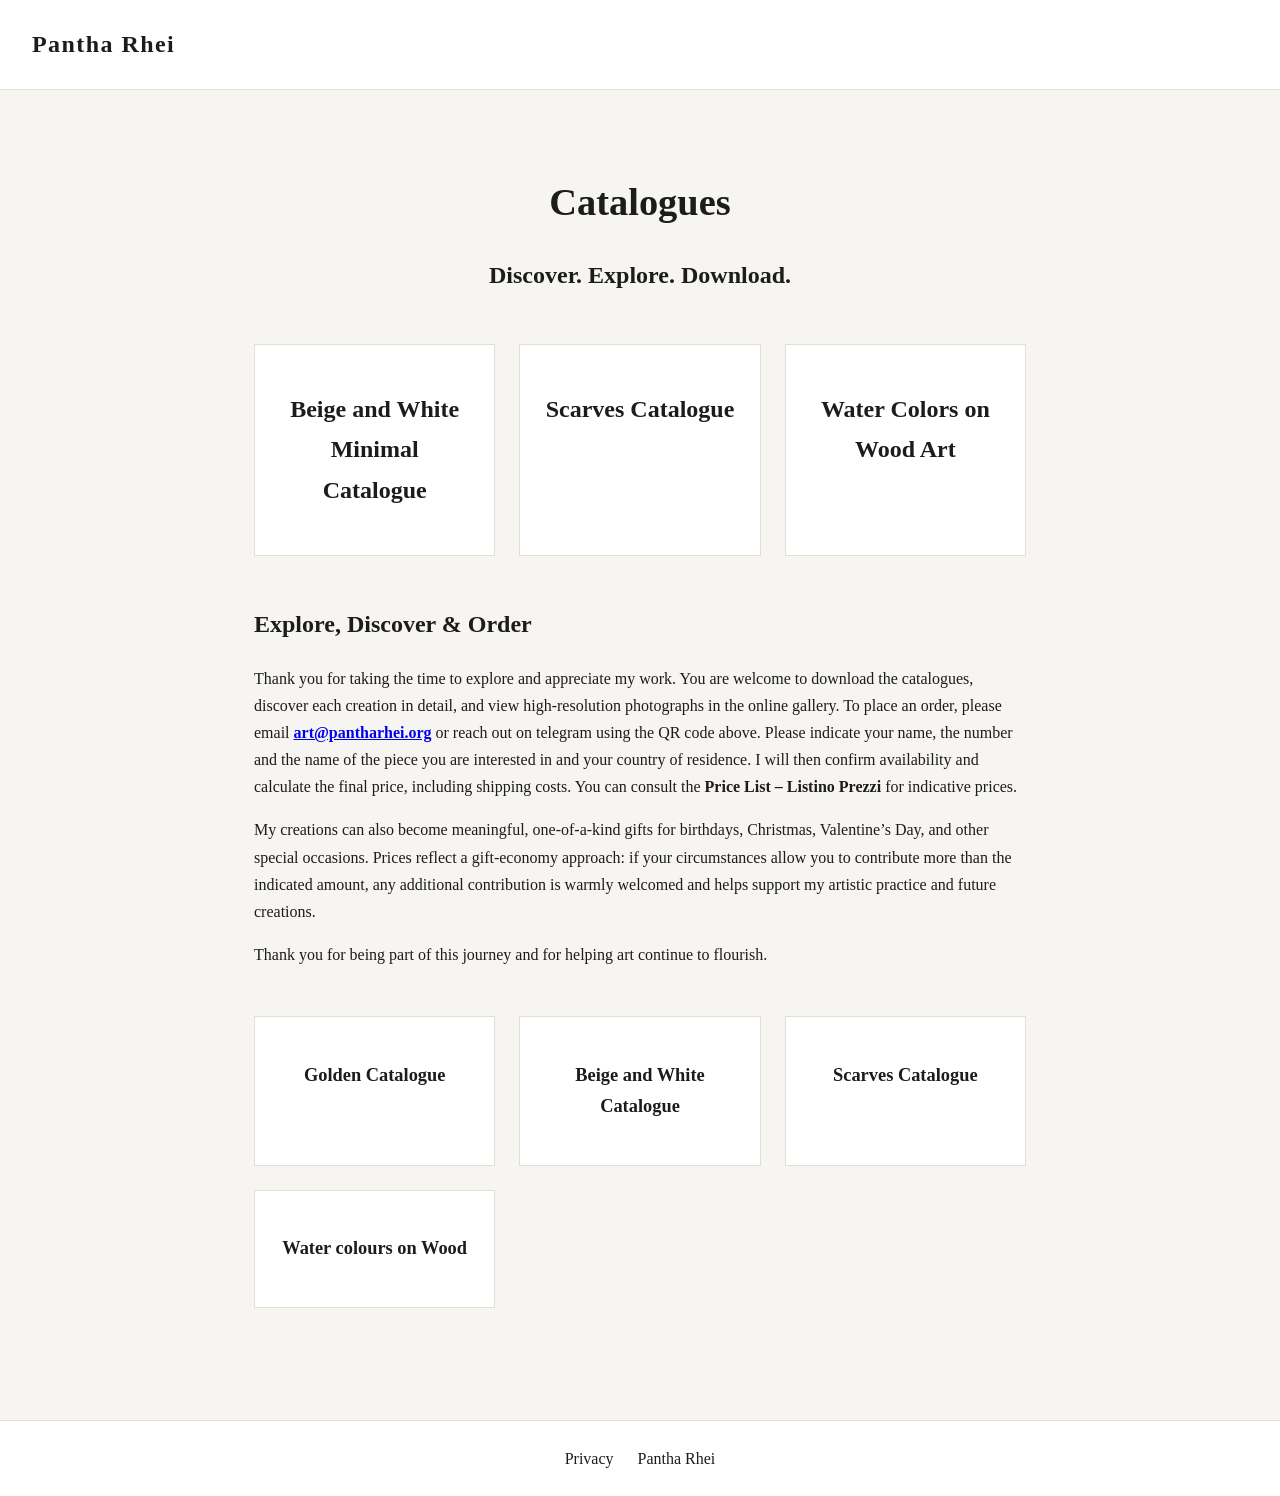
==== catalogues.html @ ffe01dd6 "Add 1-to-1 static clone of pantharheiart.wordpress.com Co-authored-by: BenjaminSmitBBsS <BenjaminSmi" ====
<!DOCTYPE html>
<html lang="en">
<head>
  <meta charset="UTF-8">
  <meta name="viewport" content="width=device-width, initial-scale=1.0">
  <title>Catalogues – Pantha Rhei</title>
  <meta name="description" content="Discover. Explore. Download. Explore, Discover & Order.">
  <link rel="stylesheet" href="css/style.css">
</head>
<body>
  <header class="site-header">
    <a class="site-title" href="index.html">Pantha Rhei</a>
  </header>

  <main>
    <section class="hero">
      <h1>Catalogues</h1>
      <h2>Discover. Explore. Download.</h2>
    </section>

    <section class="grid catalogues">
      <article>
        <h2>Beige and White Minimal Catalogue</h2>
      </article>
      <article>
        <h2>Scarves Catalogue</h2>
      </article>
      <article>
        <h2>Water Colors on Wood Art</h2>
      </article>
    </section>

    <section>
      <h2>Explore, Discover &amp; Order</h2>
      <p>Thank you for taking the time to explore and appreciate my work. You are welcome to download the catalogues, discover each creation in detail, and view high-resolution photographs in the online gallery. To place an order, please email <a href="mailto:art@pantharhei.org"><strong>art@pantharhei.org</strong></a> or reach out on telegram using the QR code above. Please indicate your name, the number and the name of the piece you are interested in and your country of residence. I will then confirm availability and calculate the final price, including shipping costs. You can consult the <strong>Price List – Listino Prezzi</strong> for indicative prices.</p>
      <p>My creations can also become meaningful, one-of-a-kind gifts for birthdays, Christmas, Valentine’s Day, and other special occasions. Prices reflect a gift-economy approach: if your circumstances allow you to contribute more than the indicated amount, any additional contribution is warmly welcomed and helps support my artistic practice and future creations.</p>
      <p>Thank you for being part of this journey and for helping art continue to flourish.</p>
    </section>

    <section class="grid catalogues">
      <article>
        <h3>Golden Catalogue</h3>
      </article>
      <article>
        <h3>Beige and White Catalogue</h3>
      </article>
      <article>
        <h3>Scarves Catalogue</h3>
      </article>
      <article>
        <h3>Water colours on Wood</h3>
      </article>
    </section>
  </main>

  <footer class="site-footer">
    <nav>
      <ul>
        <li><a href="privacy.html">Privacy</a></li>
        <li><a href="pantha-rhei.html">Pantha Rhei</a></li>
      </ul>
    </nav>
  </footer>
</body>
</html>
---- css/style.css ----
:root {
  --ink: #1c1c1c;
  --paper: #f7f5f1;
  --muted: #6b6b6b;
  --line: #e3ded6;
  --accent: #8a6d3b;
}

* { box-sizing: border-box; }

body {
  margin: 0;
  font-family: Georgia, "Times New Roman", serif;
  color: var(--ink);
  background: var(--paper);
  line-height: 1.7;
}

.site-header {
  padding: 1.5rem 2rem;
  border-bottom: 1px solid var(--line);
  background: #fff;
}

.site-title {
  font-size: 1.5rem;
  font-weight: bold;
  text-decoration: none;
  color: var(--ink);
  letter-spacing: 0.06em;
}

main {
  max-width: 820px;
  margin: 0 auto;
  padding: 3rem 1.5rem 4rem;
}

.hero {
  text-align: center;
  margin-bottom: 3rem;
}

.hero h1 {
  font-size: 2.4rem;
  margin-bottom: 0.5rem;
}

.lead {
  font-size: 1.15rem;
  color: var(--muted);
}

section { margin-bottom: 3rem; }

h2 { font-size: 1.5rem; }
h3 { font-size: 1.15rem; }

.grid {
  display: grid;
  gap: 1.5rem;
  grid-template-columns: repeat(auto-fit, minmax(230px, 1fr));
}

.grid article {
  background: #fff;
  border: 1px solid var(--line);
  padding: 1.5rem;
  text-align: center;
}

blockquote {
  margin: 2.5rem 0;
  padding: 1.5rem 2rem;
  border-left: 3px solid var(--accent);
  background: #fff;
  font-style: italic;
}

blockquote footer {
  margin-top: 1rem;
  font-style: normal;
  font-size: 0.9rem;
  color: var(--muted);
}

.button {
  display: inline-block;
  margin-top: 1rem;
  padding: 0.6rem 1.4rem;
  border: 1px solid var(--ink);
  color: var(--ink);
  text-decoration: none;
  letter-spacing: 0.08em;
  text-transform: uppercase;
  font-size: 0.85rem;
}

.button:hover { background: var(--ink); color: #fff; }

.cta { text-align: center; }

.site-footer {
  border-top: 1px solid var(--line);
  background: #fff;
  padding: 1.5rem 2rem;
}

.site-footer ul {
  list-style: none;
  display: flex;
  gap: 1.5rem;
  justify-content: center;
  margin: 0;
  padding: 0;
}

.site-footer a { color: var(--ink); text-decoration: none; }
.site-footer a:hover { text-decoration: underline; }
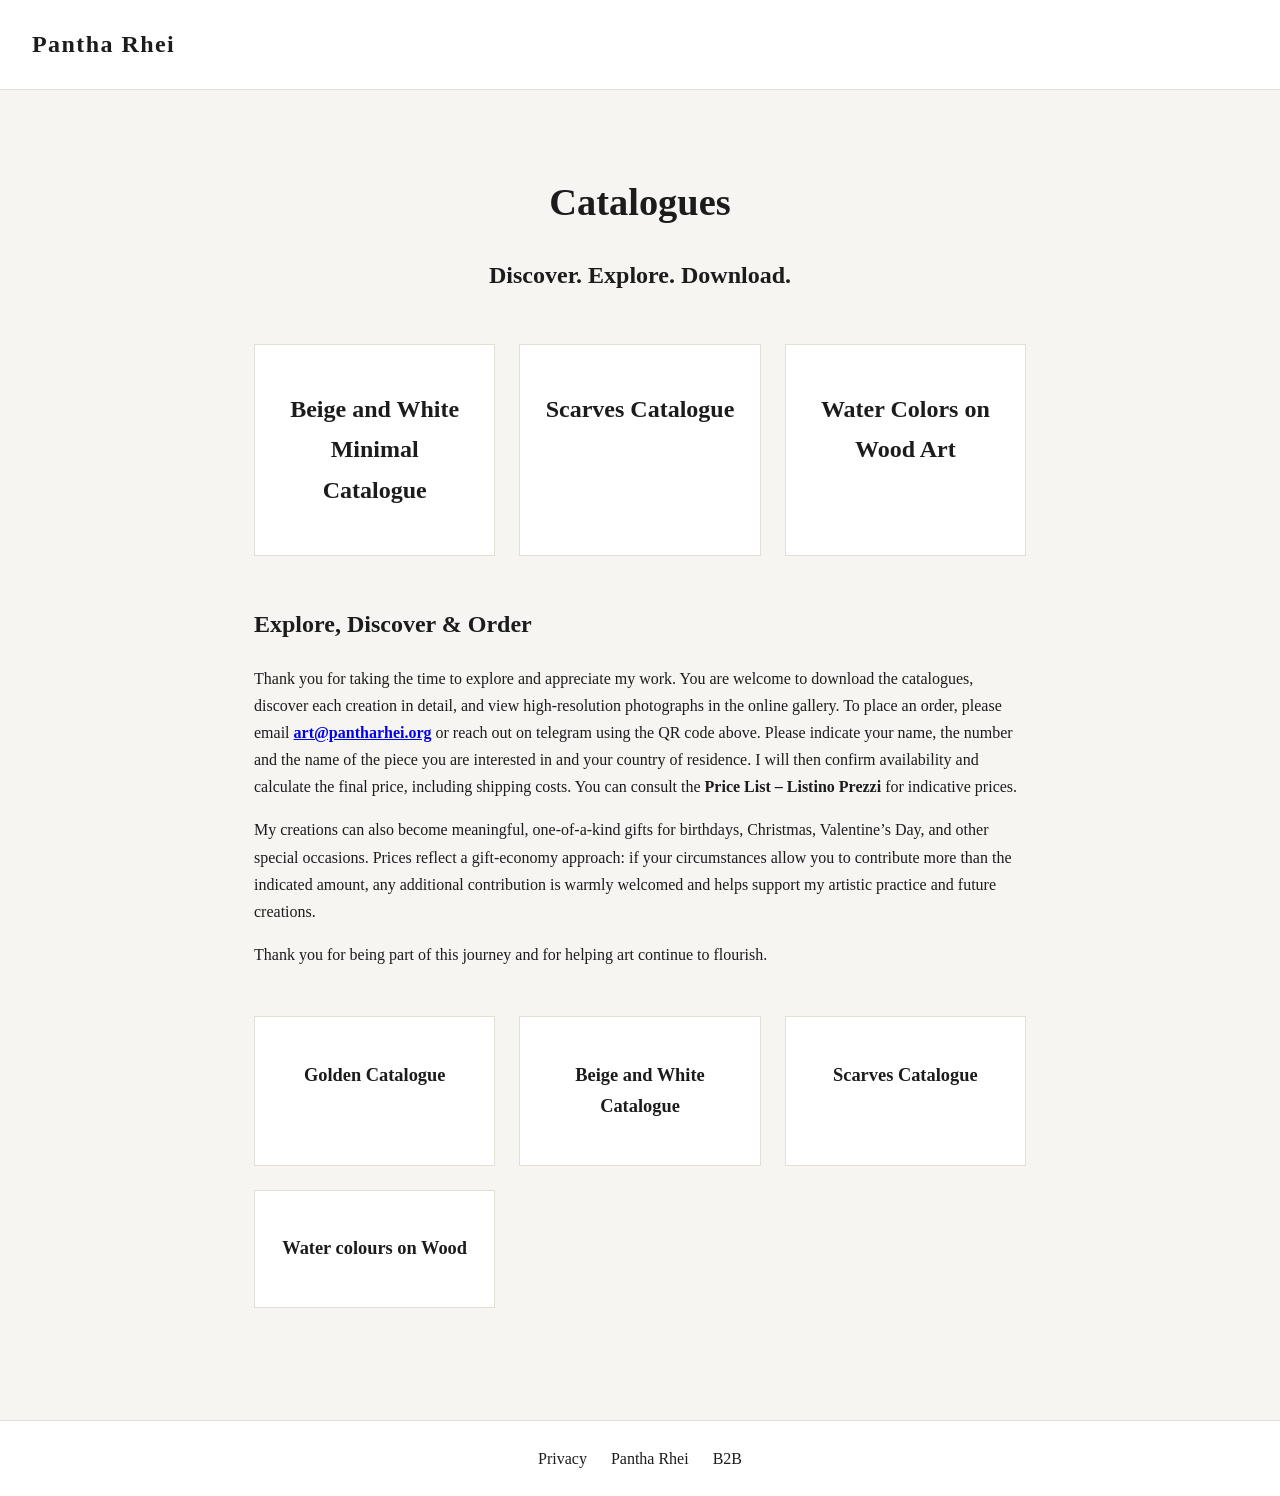
==== commit 842a2bcc: "Add B2B page and link it in site footer Co-authored-by: BenjaminSmitBBsS <BenjaminSmitBBsS@users.nor" ====
--- a/catalogues.html
+++ b/catalogues.html
@@ -58,6 +58,7 @@
       <ul>
         <li><a href="privacy.html">Privacy</a></li>
         <li><a href="pantha-rhei.html">Pantha Rhei</a></li>
+        <li><a href="b2b.html">B2B</a></li>
       </ul>
     </nav>
   </footer>
